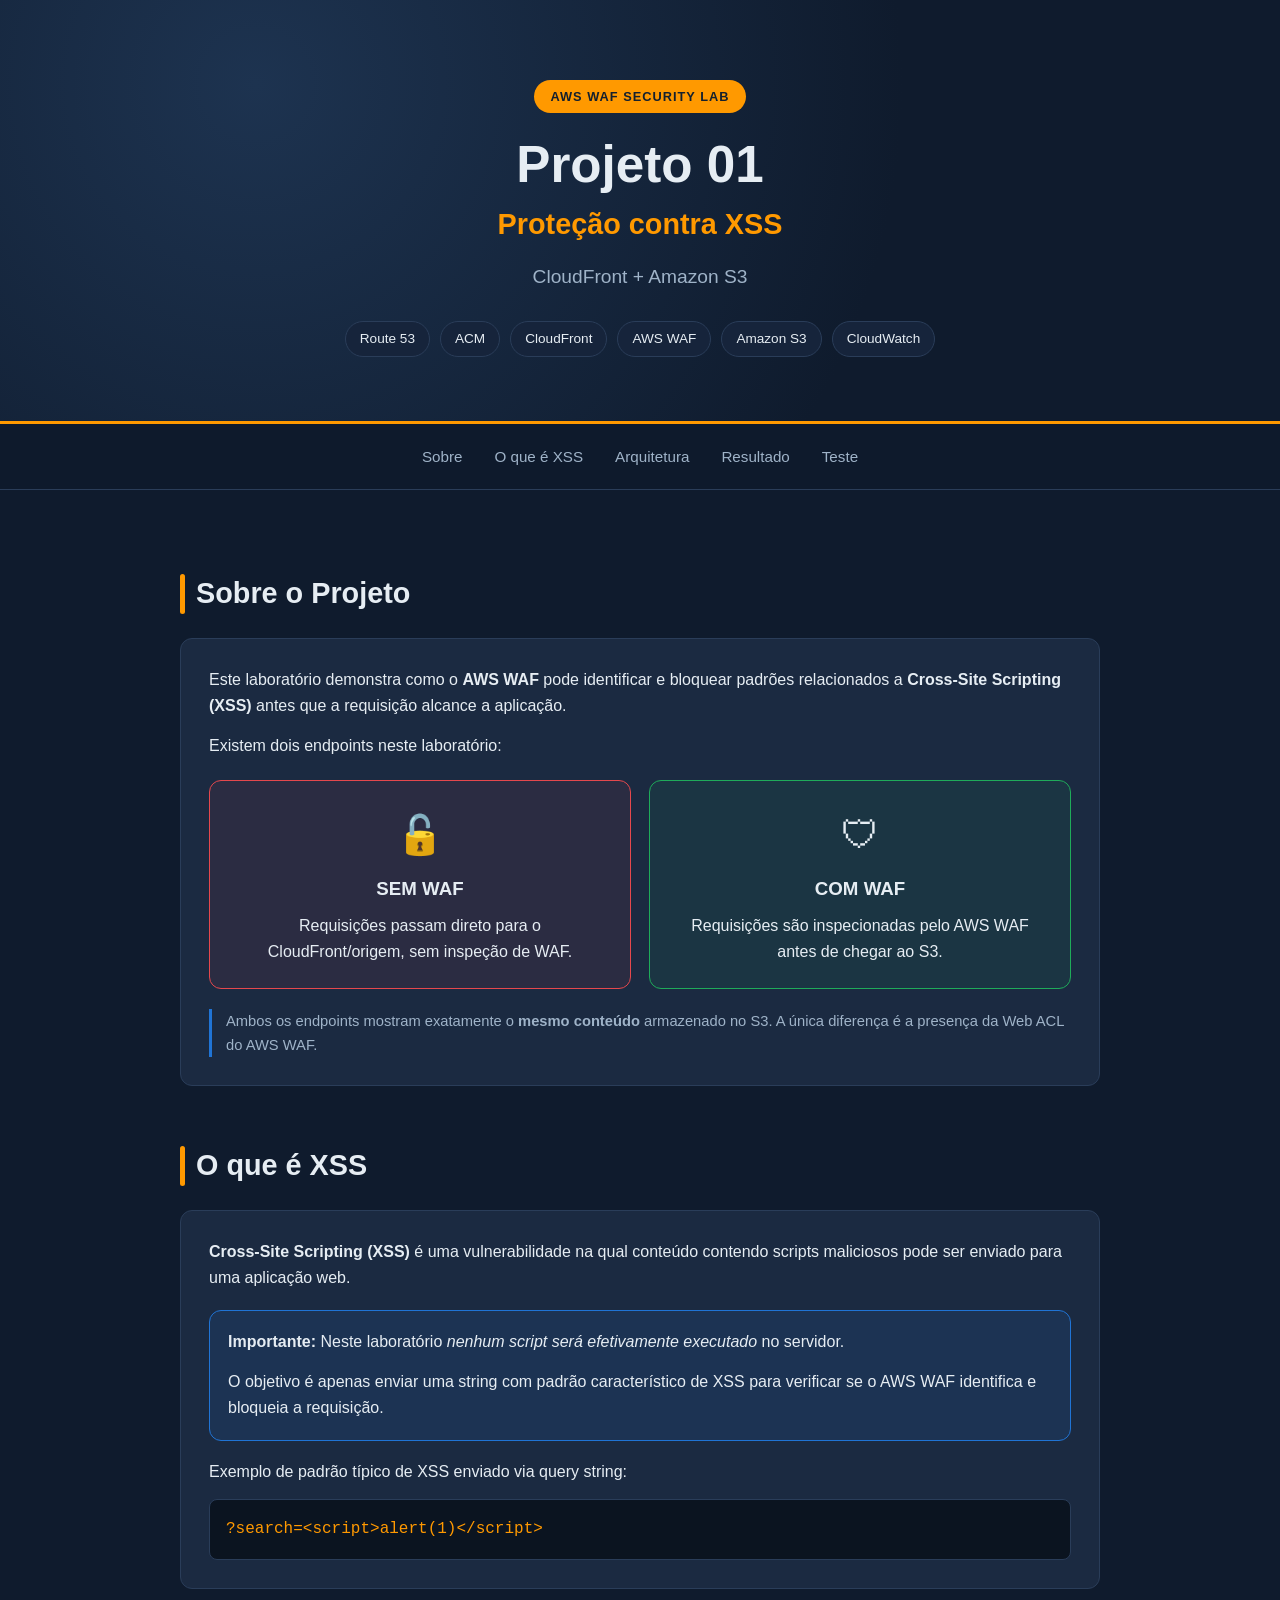
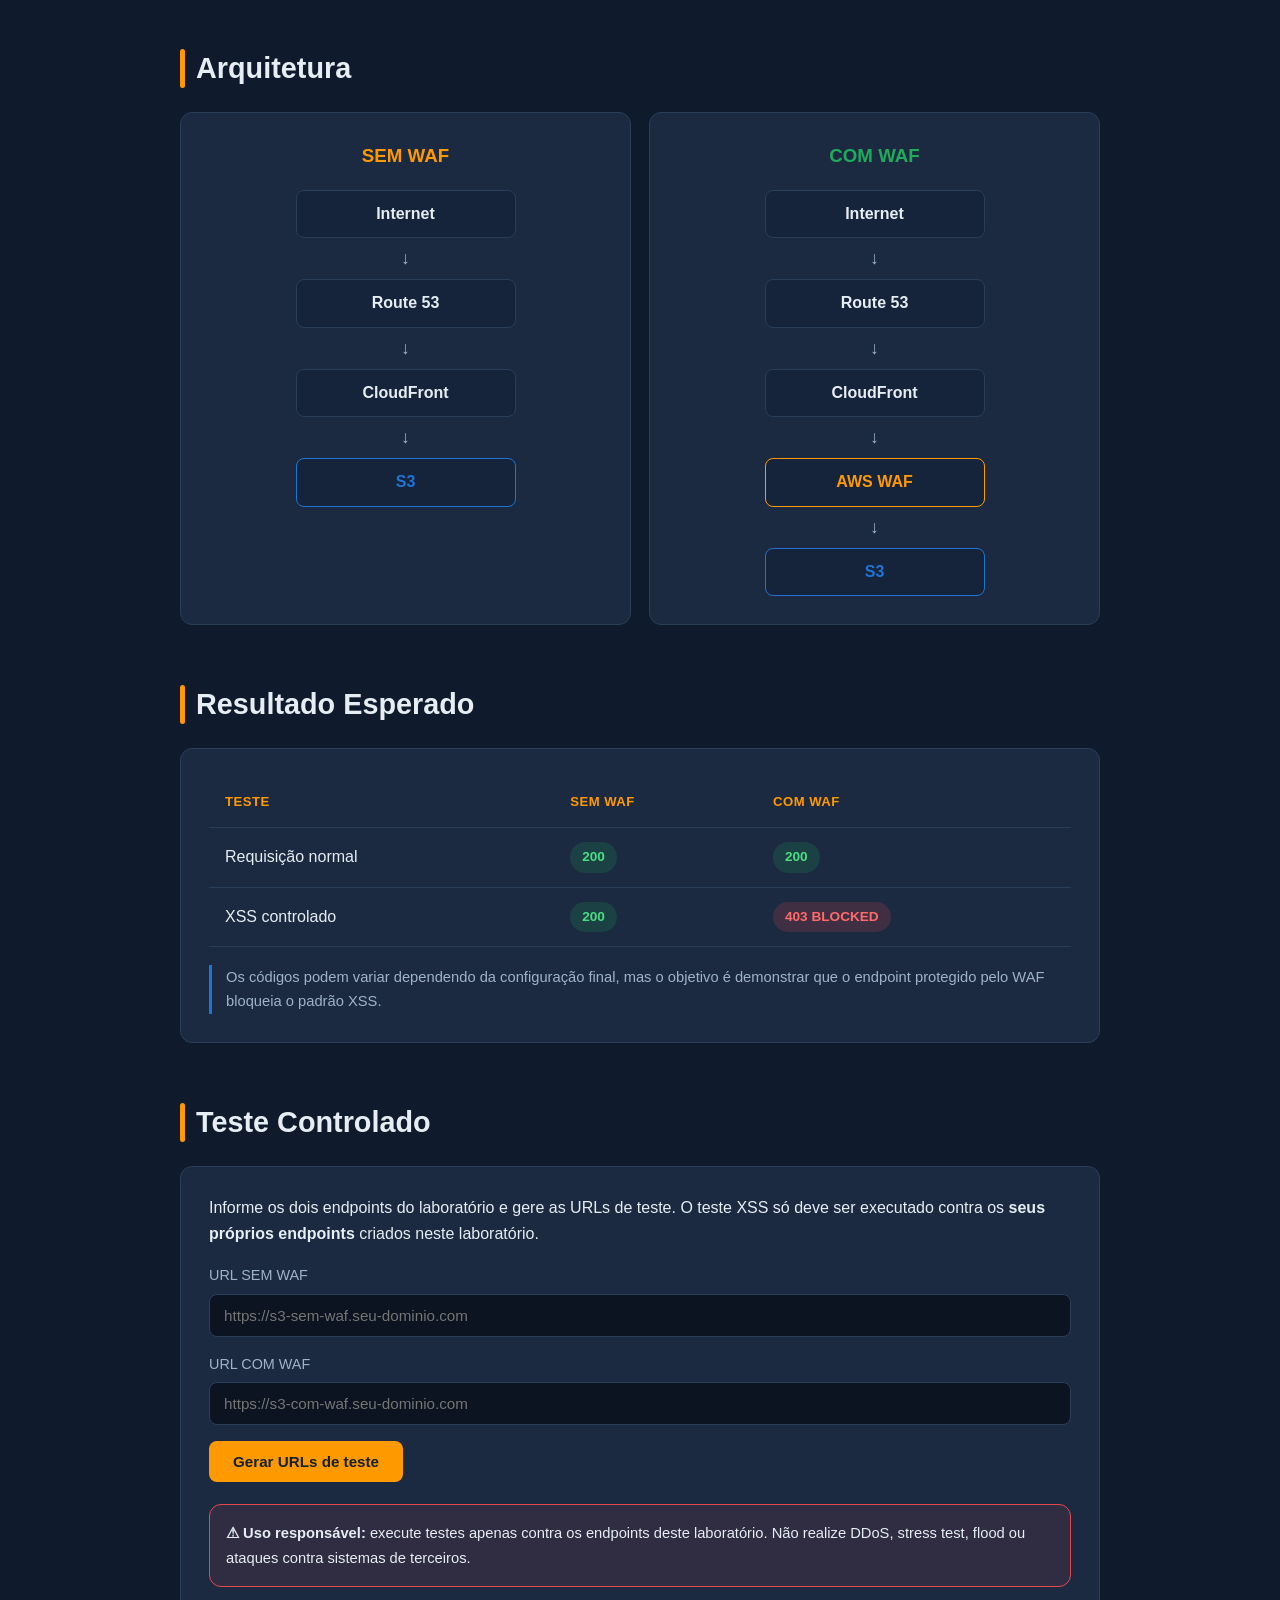
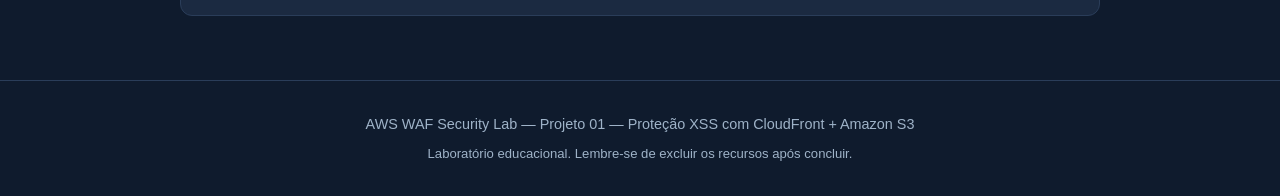
==== aws-waf-lab-01-xss/site/index.html @ 6a7d6c58 "Atualização" ====
<!DOCTYPE html>
<html lang="pt-BR">
<head>
    <meta charset="UTF-8" />
    <meta name="viewport" content="width=device-width, initial-scale=1.0" />
    <meta name="description" content="AWS WAF Security Lab - Projeto 01: Proteção contra XSS com CloudFront e Amazon S3" />
    <title>AWS WAF Security Lab - Projeto 01 | Proteção XSS</title>
    <link rel="stylesheet" href="style.css" />
</head>
<body>
    <header class="hero">
        <div class="hero-content">
            <div class="badge">AWS WAF Security Lab</div>
            <h1>Projeto 01</h1>
            <h2>Proteção contra XSS</h2>
            <p class="hero-sub">CloudFront + Amazon S3</p>
            <div class="hero-tags">
                <span class="tag">Route 53</span>
                <span class="tag">ACM</span>
                <span class="tag">CloudFront</span>
                <span class="tag">AWS WAF</span>
                <span class="tag">Amazon S3</span>
                <span class="tag">CloudWatch</span>
            </div>
        </div>
    </header>

    <nav class="navbar">
        <a href="#sobre">Sobre</a>
        <a href="#xss">O que é XSS</a>
        <a href="#arquitetura">Arquitetura</a>
        <a href="#resultado">Resultado</a>
        <a href="#teste">Teste</a>
    </nav>

    <main>
        <!-- SOBRE O PROJETO -->
        <section id="sobre" class="section">
            <h2 class="section-title">Sobre o Projeto</h2>
            <div class="card">
                <p>
                    Este laboratório demonstra como o <strong>AWS WAF</strong> pode identificar e
                    bloquear padrões relacionados a <strong>Cross-Site Scripting (XSS)</strong>
                    antes que a requisição alcance a aplicação.
                </p>
                <p>Existem dois endpoints neste laboratório:</p>
                <div class="endpoint-grid">
                    <div class="endpoint endpoint-open">
                        <div class="endpoint-icon">&#128275;</div>
                        <h3>SEM WAF</h3>
                        <p>Requisições passam direto para o CloudFront/origem, sem inspeção de WAF.</p>
                    </div>
                    <div class="endpoint endpoint-protected">
                        <div class="endpoint-icon">&#128737;</div>
                        <h3>COM WAF</h3>
                        <p>Requisições são inspecionadas pelo AWS WAF antes de chegar ao S3.</p>
                    </div>
                </div>
                <p class="note">
                    Ambos os endpoints mostram exatamente o <strong>mesmo conteúdo</strong>
                    armazenado no S3. A única diferença é a presença da Web ACL do AWS WAF.
                </p>
            </div>
        </section>

        <!-- O QUE É XSS -->
        <section id="xss" class="section">
            <h2 class="section-title">O que é XSS</h2>
            <div class="card">
                <p>
                    <strong>Cross-Site Scripting (XSS)</strong> é uma vulnerabilidade na qual
                    conteúdo contendo scripts maliciosos pode ser enviado para uma aplicação web.
                </p>
                <div class="highlight-box">
                    <p>
                        <strong>Importante:</strong> Neste laboratório <em>nenhum script será
                        efetivamente executado</em> no servidor.
                    </p>
                    <p>
                        O objetivo é apenas enviar uma string com padrão característico de XSS
                        para verificar se o AWS WAF identifica e bloqueia a requisição.
                    </p>
                </div>
                <p>Exemplo de padrão típico de XSS enviado via query string:</p>
                <pre><code>?search=&lt;script&gt;alert(1)&lt;/script&gt;</code></pre>
            </div>
        </section>

        <!-- ARQUITETURA -->
        <section id="arquitetura" class="section">
            <h2 class="section-title">Arquitetura</h2>
            <div class="arch-grid">
                <div class="card arch-card">
                    <h3>SEM WAF</h3>
                    <div class="flow">
                        <div class="flow-node">Internet</div>
                        <div class="flow-arrow">&#8595;</div>
                        <div class="flow-node">Route 53</div>
                        <div class="flow-arrow">&#8595;</div>
                        <div class="flow-node">CloudFront</div>
                        <div class="flow-arrow">&#8595;</div>
                        <div class="flow-node flow-s3">S3</div>
                    </div>
                </div>
                <div class="card arch-card arch-protected">
                    <h3>COM WAF</h3>
                    <div class="flow">
                        <div class="flow-node">Internet</div>
                        <div class="flow-arrow">&#8595;</div>
                        <div class="flow-node">Route 53</div>
                        <div class="flow-arrow">&#8595;</div>
                        <div class="flow-node">CloudFront</div>
                        <div class="flow-arrow">&#8595;</div>
                        <div class="flow-node flow-waf">AWS WAF</div>
                        <div class="flow-arrow">&#8595;</div>
                        <div class="flow-node flow-s3">S3</div>
                    </div>
                </div>
            </div>
        </section>

        <!-- RESULTADO -->
        <section id="resultado" class="section">
            <h2 class="section-title">Resultado Esperado</h2>
            <div class="card">
                <table class="result-table">
                    <thead>
                        <tr>
                            <th>Teste</th>
                            <th>SEM WAF</th>
                            <th>COM WAF</th>
                        </tr>
                    </thead>
                    <tbody>
                        <tr>
                            <td>Requisição normal</td>
                            <td><span class="status status-ok">200</span></td>
                            <td><span class="status status-ok">200</span></td>
                        </tr>
                        <tr>
                            <td>XSS controlado</td>
                            <td><span class="status status-ok">200</span></td>
                            <td><span class="status status-block">403 BLOCKED</span></td>
                        </tr>
                    </tbody>
                </table>
                <p class="note">
                    Os códigos podem variar dependendo da configuração final, mas o objetivo é
                    demonstrar que o endpoint protegido pelo WAF bloqueia o padrão XSS.
                </p>
            </div>
        </section>

        <!-- TESTE INTERATIVO -->
        <section id="teste" class="section">
            <h2 class="section-title">Teste Controlado</h2>
            <div class="card">
                <p>
                    Informe os dois endpoints do laboratório e gere as URLs de teste. O teste
                    XSS só deve ser executado contra os <strong>seus próprios endpoints</strong>
                    criados neste laboratório.
                </p>
                <div class="form-group">
                    <label for="urlSemWaf">URL SEM WAF</label>
                    <input type="text" id="urlSemWaf" placeholder="https://s3-sem-waf.seu-dominio.com" />
                </div>
                <div class="form-group">
                    <label for="urlComWaf">URL COM WAF</label>
                    <input type="text" id="urlComWaf" placeholder="https://s3-com-waf.seu-dominio.com" />
                </div>
                <button id="btnGerar" class="btn">Gerar URLs de teste</button>

                <div id="resultado-teste" class="test-output hidden">
                    <h3>URLs geradas</h3>
                    <div class="url-block">
                        <span class="url-label">SEM WAF - Normal</span>
                        <code id="outSemNormal"></code>
                    </div>
                    <div class="url-block">
                        <span class="url-label">SEM WAF - XSS</span>
                        <code id="outSemXss"></code>
                    </div>
                    <div class="url-block">
                        <span class="url-label">COM WAF - Normal</span>
                        <code id="outComNormal"></code>
                    </div>
                    <div class="url-block">
                        <span class="url-label">COM WAF - XSS (esperado 403)</span>
                        <code id="outComXss"></code>
                    </div>
                    <p class="note">
                        As URLs de XSS já vêm com <strong>URL encoding</strong> aplicado ao
                        payload quando necessário.
                    </p>
                </div>

                <div class="warning-box">
                    <strong>&#9888; Uso responsável:</strong> execute testes apenas contra os
                    endpoints deste laboratório. Não realize DDoS, stress test, flood ou ataques
                    contra sistemas de terceiros.
                </div>
            </div>
        </section>
    </main>

    <footer class="footer">
        <p>AWS WAF Security Lab &mdash; Projeto 01 &mdash; Proteção XSS com CloudFront + Amazon S3</p>
        <p class="footer-sub">Laboratório educacional. Lembre-se de excluir os recursos após concluir.</p>
    </footer>

    <script src="script.js"></script>
</body>
</html>
---- aws-waf-lab-01-xss/site/style.css ----
:root {
    --aws-dark: #0f1b2d;
    --aws-navy: #16243b;
    --aws-orange: #ff9900;
    --aws-blue: #2074d5;
    --text: #e6edf3;
    --text-muted: #9fb3c8;
    --card-bg: #1b2a41;
    --border: #2a3d59;
    --green: #1fab5a;
    --red: #e5484d;
    --radius: 12px;
}

* {
    margin: 0;
    padding: 0;
    box-sizing: border-box;
}

html {
    scroll-behavior: smooth;
}

body {
    font-family: "Segoe UI", -apple-system, BlinkMacSystemFont, Roboto, Helvetica, Arial, sans-serif;
    background: var(--aws-dark);
    color: var(--text);
    line-height: 1.65;
}

/* HERO */
.hero {
    background: radial-gradient(circle at 20% 20%, #1d3350 0%, var(--aws-dark) 60%);
    padding: 80px 24px 64px;
    text-align: center;
    border-bottom: 3px solid var(--aws-orange);
}

.hero-content {
    max-width: 900px;
    margin: 0 auto;
}

.badge {
    display: inline-block;
    background: var(--aws-orange);
    color: #14202e;
    font-weight: 700;
    letter-spacing: 1px;
    text-transform: uppercase;
    font-size: 0.8rem;
    padding: 6px 16px;
    border-radius: 999px;
    margin-bottom: 24px;
}

.hero h1 {
    font-size: 3.2rem;
    font-weight: 800;
    line-height: 1.1;
}

.hero h2 {
    font-size: 1.8rem;
    color: var(--aws-orange);
    margin-top: 8px;
    font-weight: 600;
}

.hero-sub {
    font-size: 1.2rem;
    color: var(--text-muted);
    margin-top: 12px;
}

.hero-tags {
    display: flex;
    flex-wrap: wrap;
    gap: 10px;
    justify-content: center;
    margin-top: 28px;
}

.tag {
    background: var(--aws-navy);
    border: 1px solid var(--border);
    color: var(--text);
    padding: 6px 14px;
    border-radius: 999px;
    font-size: 0.85rem;
}

/* NAVBAR */
.navbar {
    position: sticky;
    top: 0;
    z-index: 10;
    display: flex;
    flex-wrap: wrap;
    gap: 8px;
    justify-content: center;
    background: rgba(15, 27, 45, 0.95);
    backdrop-filter: blur(8px);
    padding: 14px 16px;
    border-bottom: 1px solid var(--border);
}

.navbar a {
    color: var(--text-muted);
    text-decoration: none;
    font-size: 0.95rem;
    padding: 6px 12px;
    border-radius: 8px;
    transition: color 0.2s, background 0.2s;
}

.navbar a:hover {
    color: var(--text);
    background: var(--aws-navy);
}

/* MAIN / SECTIONS */
main {
    max-width: 960px;
    margin: 0 auto;
    padding: 24px 20px 64px;
}

.section {
    margin-top: 56px;
    scroll-margin-top: 80px;
}

.section-title {
    font-size: 1.8rem;
    margin-bottom: 20px;
    position: relative;
    padding-left: 16px;
}

.section-title::before {
    content: "";
    position: absolute;
    left: 0;
    top: 4px;
    bottom: 4px;
    width: 5px;
    background: var(--aws-orange);
    border-radius: 4px;
}

.card {
    background: var(--card-bg);
    border: 1px solid var(--border);
    border-radius: var(--radius);
    padding: 28px;
}

.card p {
    margin-bottom: 14px;
}

.card p:last-child {
    margin-bottom: 0;
}

.note {
    color: var(--text-muted);
    font-size: 0.92rem;
    border-left: 3px solid var(--aws-blue);
    padding-left: 14px;
    margin-top: 18px;
}

.highlight-box {
    background: rgba(32, 116, 213, 0.12);
    border: 1px solid var(--aws-blue);
    border-radius: var(--radius);
    padding: 18px;
    margin: 18px 0;
}

.warning-box {
    background: rgba(229, 72, 77, 0.1);
    border: 1px solid var(--red);
    border-radius: var(--radius);
    padding: 16px;
    margin-top: 22px;
    font-size: 0.92rem;
}

pre {
    background: #0b1420;
    border: 1px solid var(--border);
    border-radius: 8px;
    padding: 16px;
    overflow-x: auto;
    margin-top: 10px;
}

code {
    font-family: "Consolas", "Courier New", monospace;
    color: var(--aws-orange);
}

/* ENDPOINTS */
.endpoint-grid {
    display: grid;
    grid-template-columns: 1fr 1fr;
    gap: 18px;
    margin: 20px 0;
}

.endpoint {
    border-radius: var(--radius);
    padding: 22px;
    text-align: center;
    border: 1px solid var(--border);
}

.endpoint-open {
    background: rgba(229, 72, 77, 0.08);
    border-color: var(--red);
}

.endpoint-protected {
    background: rgba(31, 171, 90, 0.08);
    border-color: var(--green);
}

.endpoint-icon {
    font-size: 2.4rem;
    margin-bottom: 8px;
}

.endpoint h3 {
    margin-bottom: 8px;
}

/* ARQUITETURA */
.arch-grid {
    display: grid;
    grid-template-columns: 1fr 1fr;
    gap: 18px;
}

.arch-card {
    text-align: center;
}

.arch-card h3 {
    margin-bottom: 18px;
    color: var(--aws-orange);
}

.arch-protected h3 {
    color: var(--green);
}

.flow {
    display: flex;
    flex-direction: column;
    align-items: center;
    gap: 6px;
}

.flow-node {
    background: var(--aws-navy);
    border: 1px solid var(--border);
    border-radius: 8px;
    padding: 10px 18px;
    width: 100%;
    max-width: 220px;
    font-weight: 600;
}

.flow-waf {
    border-color: var(--aws-orange);
    color: var(--aws-orange);
}

.flow-s3 {
    border-color: var(--aws-blue);
    color: var(--aws-blue);
}

.flow-arrow {
    color: var(--text-muted);
    font-size: 1.1rem;
}

/* TABELA RESULTADO */
.result-table {
    width: 100%;
    border-collapse: collapse;
    margin-bottom: 10px;
}

.result-table th,
.result-table td {
    padding: 14px 16px;
    text-align: left;
    border-bottom: 1px solid var(--border);
}

.result-table th {
    color: var(--aws-orange);
    text-transform: uppercase;
    font-size: 0.82rem;
    letter-spacing: 0.5px;
}

.status {
    display: inline-block;
    padding: 4px 12px;
    border-radius: 999px;
    font-weight: 700;
    font-size: 0.85rem;
}

.status-ok {
    background: rgba(31, 171, 90, 0.18);
    color: #4ade80;
}

.status-block {
    background: rgba(229, 72, 77, 0.18);
    color: #ff6b6b;
}

/* FORM DE TESTE */
.form-group {
    margin: 16px 0;
}

.form-group label {
    display: block;
    margin-bottom: 6px;
    font-size: 0.9rem;
    color: var(--text-muted);
}

.form-group input {
    width: 100%;
    background: #0b1420;
    border: 1px solid var(--border);
    border-radius: 8px;
    padding: 12px 14px;
    color: var(--text);
    font-size: 0.95rem;
}

.form-group input:focus {
    outline: none;
    border-color: var(--aws-orange);
}

.btn {
    background: var(--aws-orange);
    color: #14202e;
    border: none;
    border-radius: 8px;
    padding: 12px 24px;
    font-size: 0.95rem;
    font-weight: 700;
    cursor: pointer;
    transition: filter 0.2s;
}

.btn:hover {
    filter: brightness(1.08);
}

.test-output {
    margin-top: 24px;
    border-top: 1px solid var(--border);
    padding-top: 20px;
}

.test-output h3 {
    margin-bottom: 14px;
}

.url-block {
    background: #0b1420;
    border: 1px solid var(--border);
    border-radius: 8px;
    padding: 12px 14px;
    margin-bottom: 10px;
}

.url-label {
    display: block;
    font-size: 0.78rem;
    text-transform: uppercase;
    letter-spacing: 0.5px;
    color: var(--text-muted);
    margin-bottom: 4px;
}

.url-block code {
    word-break: break-all;
    font-size: 0.9rem;
}

.hidden {
    display: none;
}

/* FOOTER */
.footer {
    text-align: center;
    padding: 32px 20px;
    border-top: 1px solid var(--border);
    color: var(--text-muted);
    font-size: 0.9rem;
}

.footer-sub {
    margin-top: 6px;
    font-size: 0.82rem;
}

/* RESPONSIVE */
@media (max-width: 720px) {
    .hero h1 {
        font-size: 2.3rem;
    }
    .hero h2 {
        font-size: 1.4rem;
    }
    .endpoint-grid,
    .arch-grid {
        grid-template-columns: 1fr;
    }
}
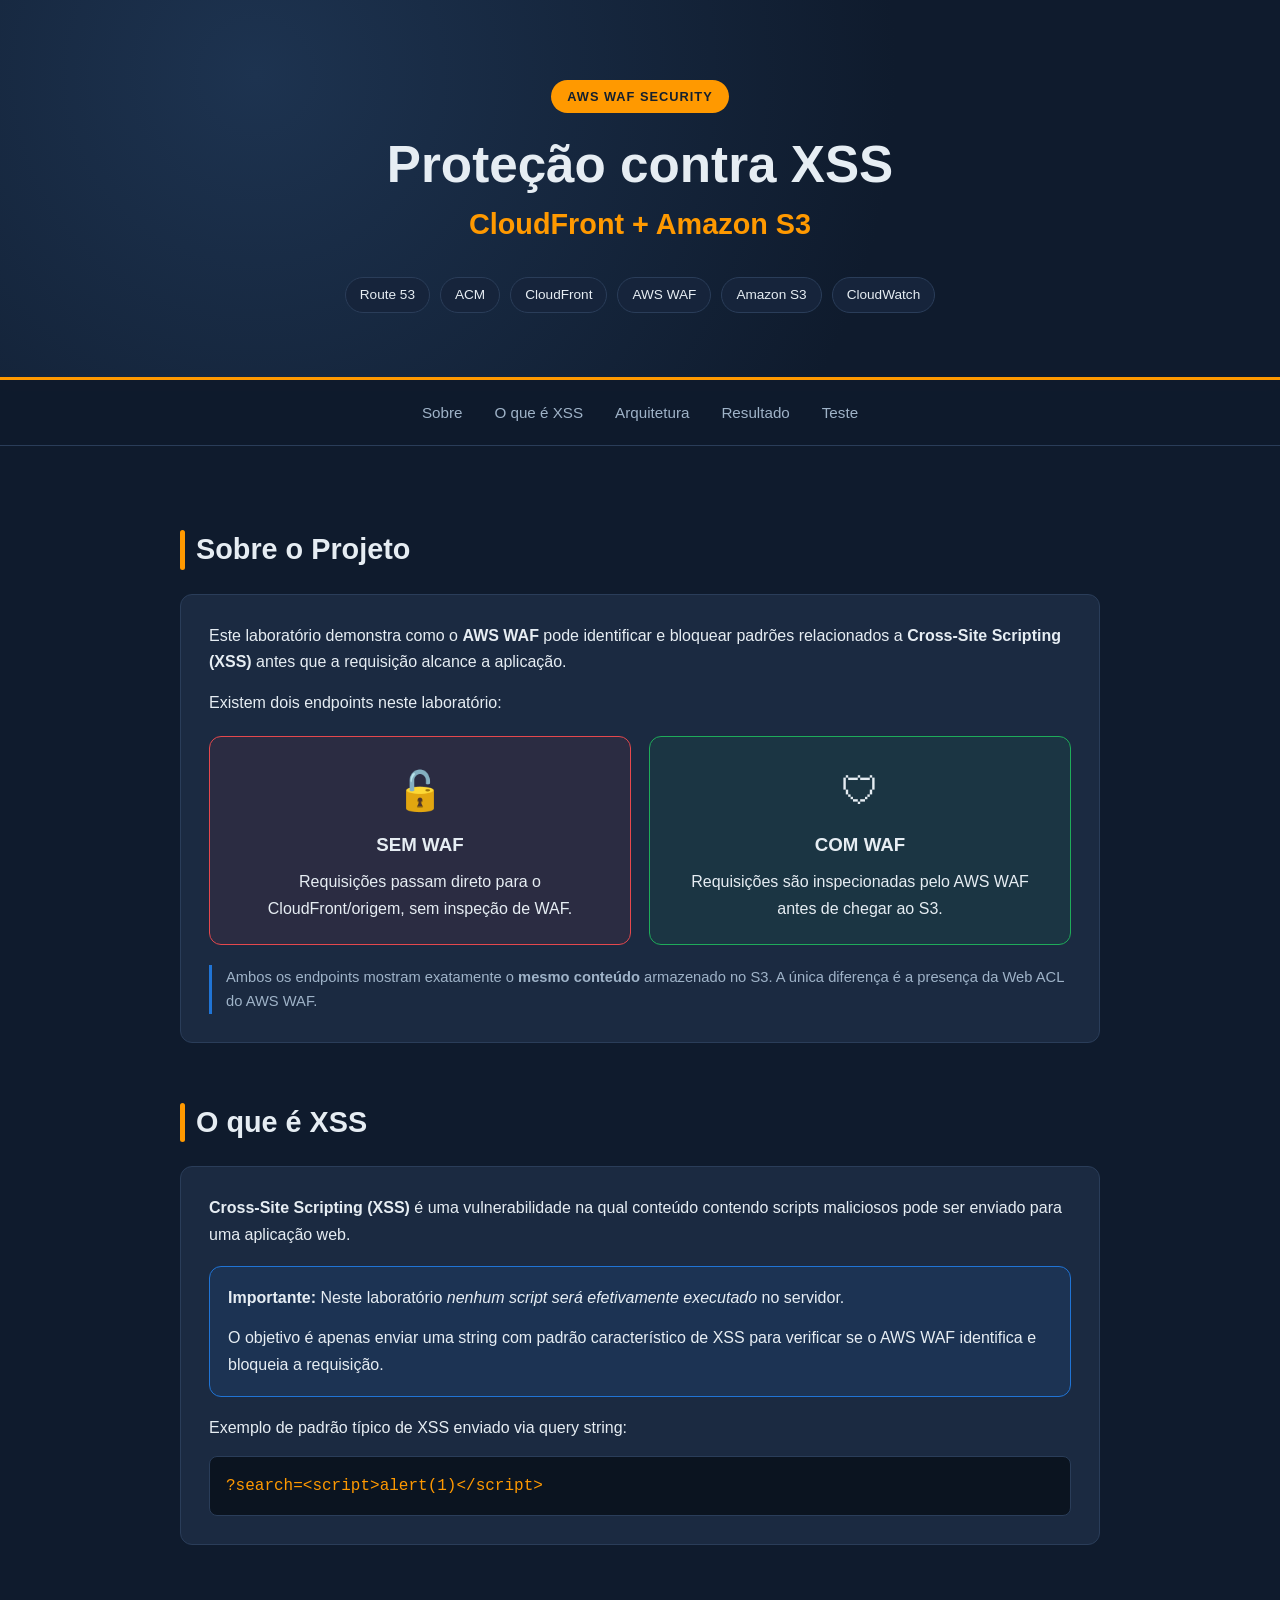
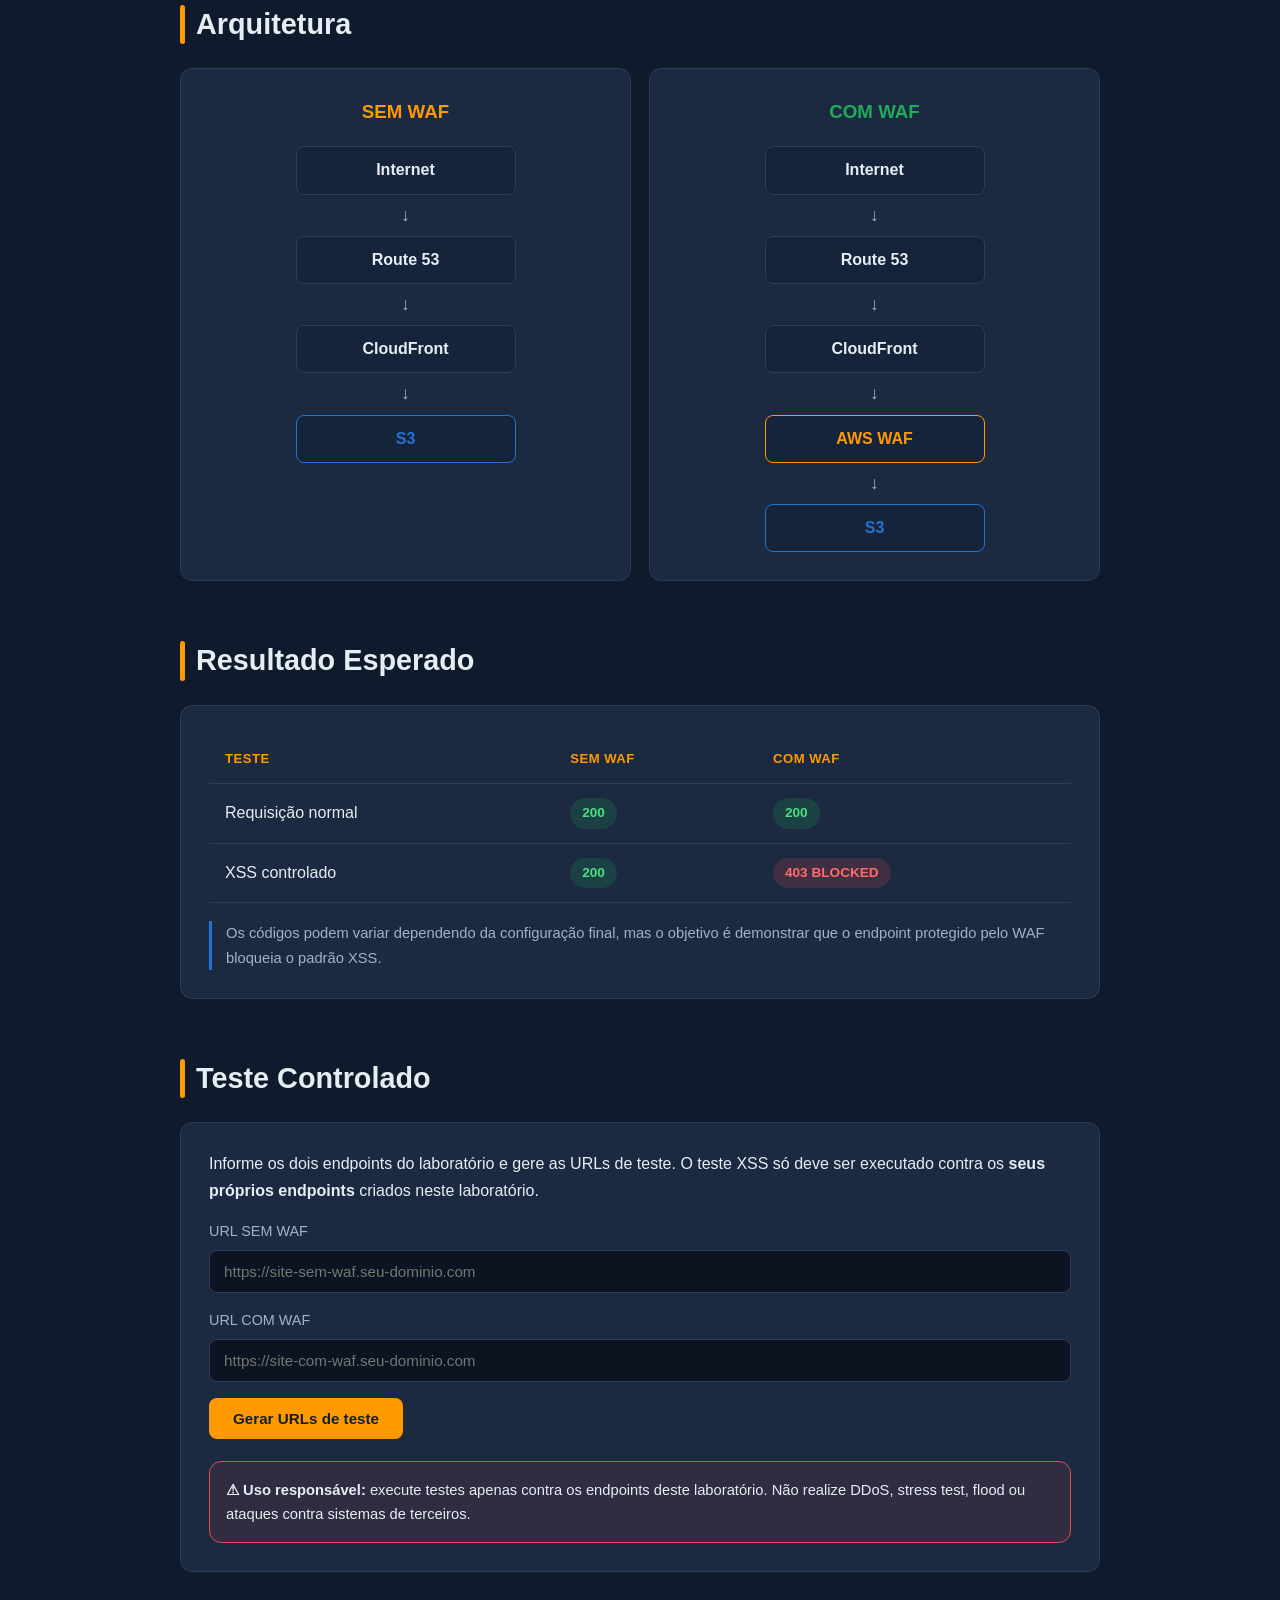
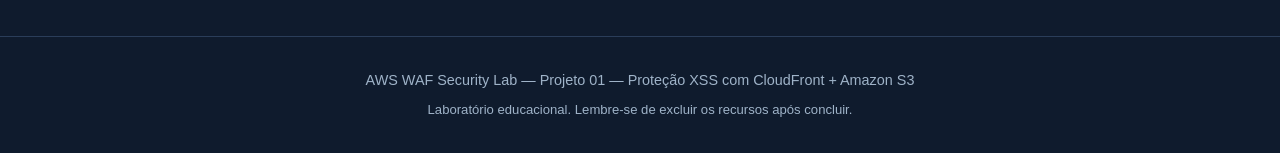
==== commit d5d665ca: "Alteração" ====
--- a/aws-waf-lab-01-xss/site/index.html
+++ b/aws-waf-lab-01-xss/site/index.html
@@ -10,10 +10,9 @@
 <body>
     <header class="hero">
         <div class="hero-content">
-            <div class="badge">AWS WAF Security Lab</div>
-            <h1>Projeto 01</h1>
-            <h2>Proteção contra XSS</h2>
-            <p class="hero-sub">CloudFront + Amazon S3</p>
+            <div class="badge">AWS WAF Security</div>
+            <h1>Proteção contra XSS</h1>
+            <h2>CloudFront + Amazon S3</h2>
             <div class="hero-tags">
                 <span class="tag">Route 53</span>
                 <span class="tag">ACM</span>
@@ -162,11 +161,11 @@
                 </p>
                 <div class="form-group">
                     <label for="urlSemWaf">URL SEM WAF</label>
-                    <input type="text" id="urlSemWaf" placeholder="https://s3-sem-waf.seu-dominio.com" />
+                    <input type="text" id="urlSemWaf" placeholder="https://site-sem-waf.seu-dominio.com" />
                 </div>
                 <div class="form-group">
                     <label for="urlComWaf">URL COM WAF</label>
-                    <input type="text" id="urlComWaf" placeholder="https://s3-com-waf.seu-dominio.com" />
+                    <input type="text" id="urlComWaf" placeholder="https://site-com-waf.seu-dominio.com" />
                 </div>
                 <button id="btnGerar" class="btn">Gerar URLs de teste</button>
 
